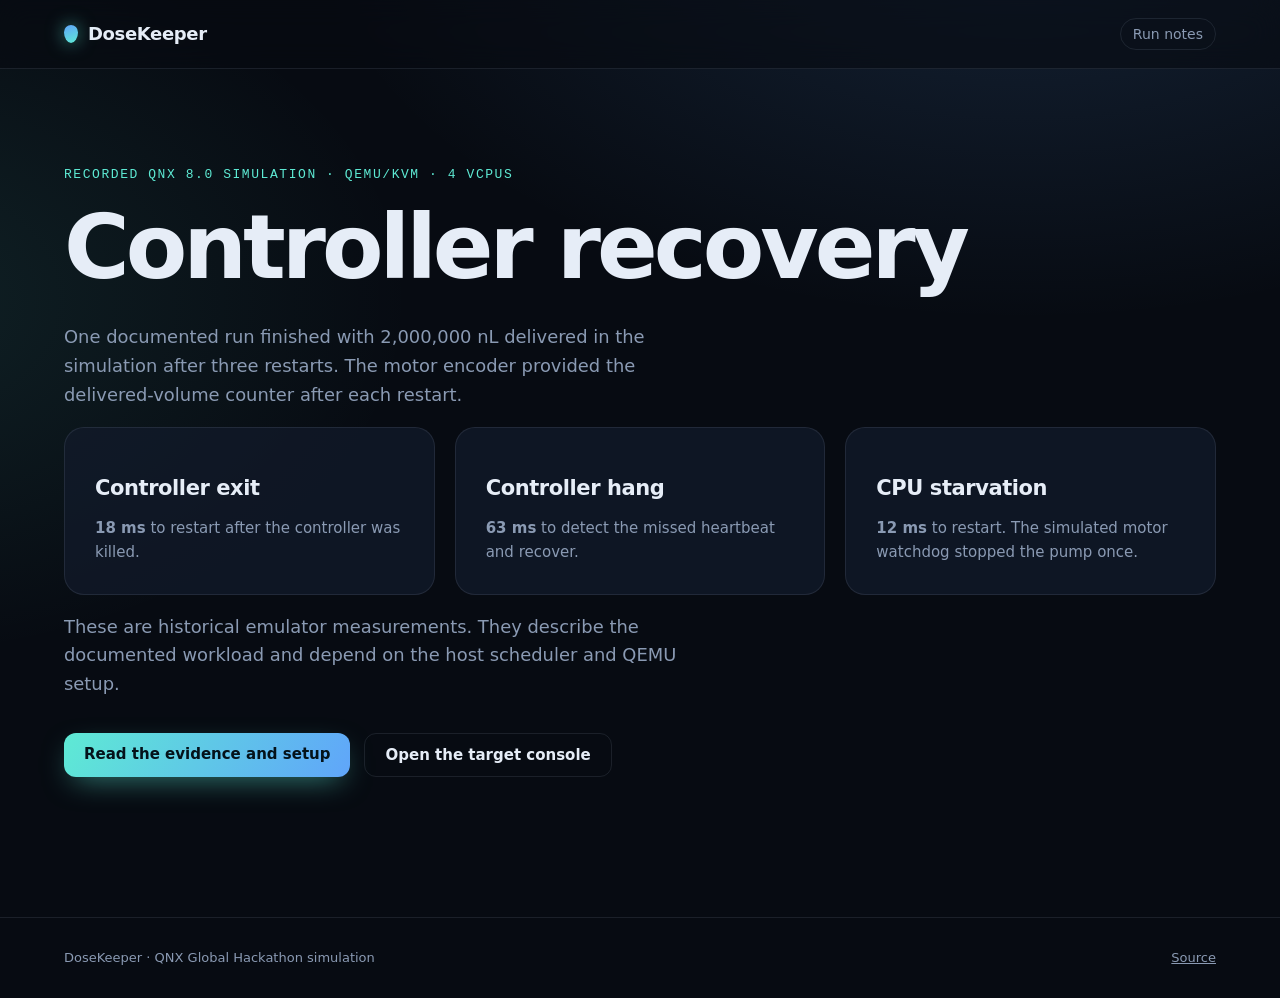
==== web/evidence.html @ 9d248273 "Show recorded QNX recovery results and add host CI" ====
<!doctype html>
<html lang="en">
<head>
<meta charset="utf-8">
<meta name="viewport" content="width=device-width, initial-scale=1">
<title>DoseKeeper QNX run evidence</title>
<meta name="description" content="Recorded recovery results from the DoseKeeper QNX 8.0 simulation.">
<link rel="stylesheet" href="style.css">
</head>
<body>
<header class="nav">
  <a class="brand" href="index.html"><span class="drop" aria-hidden="true"></span>DoseKeeper</a>
  <nav aria-label="Evidence links"><a class="gh" href="https://github.com/himanshu748/dosekeeper/blob/main/docs/run.md#measured-on-qemukvm-4-vcpus">Run notes</a></nav>
</header>
<main>
  <section>
    <p class="eyebrow">Recorded QNX 8.0 simulation · QEMU/KVM · 4 vCPUs</p>
    <h1>Controller recovery</h1>
    <p class="lede">One documented run finished with 2,000,000 nL delivered in the simulation after three restarts. The motor encoder provided the delivered-volume counter after each restart.</p>
    <div class="cards" aria-label="Recorded recovery times">
      <article class="card">
        <h3>Controller exit</h3>
        <p><strong>18 ms</strong> to restart after the controller was killed.</p>
      </article>
      <article class="card">
        <h3>Controller hang</h3>
        <p><strong>63 ms</strong> to detect the missed heartbeat and recover.</p>
      </article>
      <article class="card">
        <h3>CPU starvation</h3>
        <p><strong>12 ms</strong> to restart. The simulated motor watchdog stopped the pump once.</p>
      </article>
    </div>
    <p class="lede">These are historical emulator measurements. They describe the documented workload and depend on the host scheduler and QEMU setup.</p>
    <div class="cta">
      <a class="btn primary" href="https://github.com/himanshu748/dosekeeper/blob/main/docs/run.md">Read the evidence and setup</a>
      <a class="btn ghost" href="index.html#console">Open the target console</a>
    </div>
  </section>
</main>
<footer><span>DoseKeeper · QNX Global Hackathon simulation</span><a href="https://github.com/himanshu748/dosekeeper">Source</a></footer>
</body>
</html>
---- web/style.css ----
:root{--bg:#070b12;--bg2:#0c1320;--panel:rgba(18,27,43,.72);--line:rgba(148,163,184,.14);--text:#e6edf7;--muted:#8a9ab3;
--teal:#5eead4;--blue:#60a5fa;--red:#fb7185;--amber:#fbbf24;--green:#4ade80;--violet:#a78bfa;--r:20px;
--mono:'JetBrains Mono',ui-monospace,monospace;--sans:Inter,system-ui,sans-serif}
*{box-sizing:border-box}
html{scroll-behavior:smooth}
body{margin:0;background:radial-gradient(1200px 700px at 80% -10%,rgba(96,165,250,.16),transparent 60%),radial-gradient(900px 600px at -10% 30%,rgba(94,234,212,.10),transparent 60%),var(--bg);color:var(--text);font:16px/1.6 var(--sans);-webkit-font-smoothing:antialiased;overflow-x:hidden}
.grain{position:fixed;inset:0;pointer-events:none;opacity:.05;background-image:url("data:image/svg+xml,%3Csvg xmlns='http://www.w3.org/2000/svg' width='120' height='120'%3E%3Cfilter id='n'%3E%3CfeTurbulence baseFrequency='.9'/%3E%3C/filter%3E%3Crect width='100%25' height='100%25' filter='url(%23n)'/%3E%3C/svg%3E");z-index:50}
a{color:inherit}
code{font-family:var(--mono);font-size:.85em;background:rgba(94,234,212,.08);color:var(--teal);padding:.1em .4em;border-radius:6px}
.nav{position:sticky;top:0;z-index:40;display:flex;justify-content:space-between;align-items:center;padding:18px clamp(20px,5vw,64px);backdrop-filter:blur(14px);background:rgba(7,11,18,.6);border-bottom:1px solid var(--line)}
.brand{display:flex;gap:10px;align-items:center;font-weight:800;letter-spacing:-.02em;text-decoration:none;font-size:18px}
.drop{width:14px;height:18px;background:linear-gradient(160deg,var(--teal),var(--blue));border-radius:50% 50% 50% 50%/60% 60% 40% 40%;transform:rotate(180deg);box-shadow:0 0 18px rgba(94,234,212,.6)}
.nav nav{display:flex;gap:26px;font-size:14px;color:var(--muted)}
.nav nav a{text-decoration:none;transition:color .2s}.nav nav a:hover{color:var(--text)}
.gh{border:1px solid var(--line);padding:4px 12px;border-radius:99px}
section{padding:96px clamp(20px,5vw,64px);max-width:1360px;margin:0 auto}
h1{font-size:clamp(44px,7vw,92px);line-height:.98;letter-spacing:-.045em;margin:.2em 0 .35em;font-weight:800}
h1 em{font-style:normal;background:linear-gradient(90deg,var(--teal),var(--blue));-webkit-background-clip:text;background-clip:text;color:transparent}
h2{font-size:clamp(30px,4vw,48px);letter-spacing:-.035em;line-height:1.05;margin:0 0 28px;max-width:20ch}
h3{margin:0 0 14px;font-size:14px;font-weight:600;letter-spacing:.08em;text-transform:uppercase;color:var(--muted)}
h3 small{text-transform:none;letter-spacing:0;font-weight:400;opacity:.7;margin-left:6px}
.eyebrow{font-family:var(--mono);font-size:13px;color:var(--teal);letter-spacing:.12em;text-transform:uppercase;margin:0}
.lede{font-size:clamp(17px,1.4vw,20px);color:var(--muted);max-width:58ch}
.hero{display:grid;grid-template-columns:1.25fr 1fr;gap:40px;align-items:center;min-height:calc(100vh - 70px);padding-top:40px}
.cta{display:flex;gap:14px;margin:34px 0 44px;flex-wrap:wrap}
.btn{font:600 15px var(--sans);border:1px solid var(--line);background:rgba(255,255,255,.03);color:var(--text);padding:12px 20px;border-radius:12px;cursor:pointer;text-decoration:none;transition:transform .15s,background .2s,border-color .2s,opacity .2s}
.btn:hover{transform:translateY(-1px);border-color:rgba(148,163,184,.4)}
.btn:disabled{opacity:.35;cursor:not-allowed;transform:none}
.btn.primary{background:linear-gradient(120deg,var(--teal),var(--blue));color:#04121a;border:0;box-shadow:0 10px 30px -10px rgba(94,234,212,.6)}
.btn.ghost{background:transparent}
.hero-stats{display:flex;gap:40px;margin:0}
.hero-stats div{border-left:2px solid var(--line);padding-left:16px}
.hero-stats dt{font:600 26px var(--mono);letter-spacing:-.02em}
.hero-stats dd{margin:0;color:var(--muted);font-size:13px}
.hero-art{position:relative;aspect-ratio:1;max-width:460px;justify-self:center;width:100%}
.ring{width:100%;height:100%;transform:rotate(-90deg)}
.ring .track,.dial .track{fill:none;stroke:rgba(148,163,184,.1);stroke-width:14}
.ring .arc{fill:none;stroke:url(#g1);stroke-width:14;stroke-linecap:round;stroke-dasharray:817;stroke-dashoffset:817;animation:fill 6s cubic-bezier(.6,.1,.2,1) infinite}
.ring .pulse{fill:rgba(94,234,212,.05);stroke:rgba(94,234,212,.25);animation:breathe 3s ease-in-out infinite;transform-origin:160px 160px}
@keyframes fill{0%{stroke-dashoffset:817}70%,100%{stroke-dashoffset:0}}
@keyframes breathe{50%{transform:scale(1.06);opacity:.5}}
.hero-drip{position:absolute;inset:0;display:grid;place-items:center}
.hero-drip span{position:absolute;width:12px;height:16px;background:linear-gradient(var(--teal),var(--blue));border-radius:50% 50% 50% 50%/60% 60% 40% 40%;animation:drip 2.4s infinite ease-in;opacity:0}
.hero-drip span:nth-child(2){animation-delay:.8s}.hero-drip span:nth-child(3){animation-delay:1.6s}
@keyframes drip{0%{transform:translateY(-70px) scale(.6);opacity:0}20%{opacity:1}100%{transform:translateY(70px) scale(1);opacity:0}}
.cards{display:grid;grid-template-columns:repeat(3,1fr);gap:20px}
.card{background:var(--panel);border:1px solid var(--line);border-radius:var(--r);padding:30px;transition:transform .3s,border-color .3s}
.card:hover{transform:translateY(-4px);border-color:rgba(94,234,212,.35)}
.card .num{font:600 13px var(--mono);color:var(--teal)}
.card h3{font-size:21px;text-transform:none;letter-spacing:-.02em;color:var(--text);margin:14px 0 10px}
.card p{color:var(--muted);margin:0;font-size:15px}
.console{max-width:1440px}
.console-head{display:flex;justify-content:space-between;align-items:center;flex-wrap:wrap;gap:12px}
.conn{display:flex;gap:10px;align-items:center;font:500 13px var(--mono);color:var(--muted);border:1px solid var(--line);padding:8px 14px;border-radius:99px}
.conn .dot{width:8px;height:8px;border-radius:50%;background:var(--amber);box-shadow:0 0 12px var(--amber)}
.conn.up .dot{background:var(--green);box-shadow:0 0 12px var(--green)}
.conn.down .dot{background:var(--red);box-shadow:0 0 12px var(--red);animation:blink 1s infinite}
@keyframes blink{50%{opacity:.3}}
.grid{display:grid;grid-template-columns:repeat(12,1fr);gap:18px}
.panel{background:var(--panel);border:1px solid var(--line);border-radius:var(--r);padding:24px;backdrop-filter:blur(10px);position:relative;overflow:hidden}
.rx{grid-column:span 4}.gauge{grid-column:span 4;display:grid;place-items:center;min-height:340px}.faults{grid-column:span 4}
.integrity{grid-column:span 4}.metrics{grid-column:span 8;display:grid;grid-template-columns:repeat(3,1fr);gap:14px;padding:18px}
.chart{grid-column:span 8}.events{grid-column:span 4}
label{display:block;font-size:13px;color:var(--muted);margin-bottom:14px}
label .unit{font-family:var(--mono);opacity:.7}
input{display:block;width:100%;margin-top:6px;font:600 22px var(--mono);color:var(--text);background:rgba(0,0,0,.25);border:1px solid var(--line);border-radius:12px;padding:10px 14px;outline:none;transition:border-color .2s}
input:focus{border-color:var(--teal)}
.row{display:flex;flex-wrap:wrap;gap:8px;margin-top:8px}
.row .btn{padding:10px 14px;font-size:14px}.row .primary{flex:1 1 100%}
.hint{font-size:13px;color:var(--muted);margin:16px 0 0}
.dial{width:100%;max-width:300px;transform:rotate(-90deg)}
.dial .arc,.dial .ideal{fill:none;stroke-width:14;stroke-linecap:round;stroke-dasharray:578;stroke-dashoffset:578;transition:stroke-dashoffset .35s linear,stroke .3s}
.dial .arc{stroke:var(--teal);filter:drop-shadow(0 0 8px rgba(94,234,212,.5))}
.dial .ideal{stroke:rgba(96,165,250,.25);stroke-width:4}
.gauge.alarm .dial .arc{stroke:var(--red)}
.gauge.paused .dial .arc{stroke:var(--amber)}
.dial-center{position:absolute;text-align:center}
.state{font:600 12px var(--mono);letter-spacing:.2em;color:var(--teal);padding:4px 10px;border:1px solid currentColor;border-radius:99px;display:inline-block}
.gauge.alarm .state,.gauge.down .state{color:var(--red)}.gauge.paused .state{color:var(--amber)}.gauge.done .state{color:var(--green)}
.vol{font:600 44px var(--mono);letter-spacing:-.04em;margin:10px 0 0}
.vol small{font-size:15px;color:var(--muted);letter-spacing:0}
.sub{font:13px var(--mono);color:var(--muted)}
.fault{display:flex;flex-direction:column;align-items:flex-start;width:100%;text-align:left;background:rgba(0,0,0,.2);border:1px solid var(--line);color:var(--text);border-radius:14px;padding:12px 16px;margin-bottom:10px;cursor:pointer;font:inherit;transition:transform .15s,border-color .2s,background .2s;position:relative;overflow:hidden}
.fault b{font-size:15px}.fault span{font-size:12px;color:var(--muted);font-family:var(--mono)}
.fault:hover{transform:translateX(3px)}
.fault::before{content:"";position:absolute;left:0;top:0;bottom:0;width:3px;background:var(--c)}
.fault:hover{border-color:var(--c);background:color-mix(in srgb,var(--c) 8%,transparent)}
.fault.danger{--c:var(--red)}.fault.warn{--c:var(--amber)}.fault.rogue{--c:var(--violet)}.fault.ok{--c:var(--green)}
.fault:disabled{opacity:.4;cursor:wait}
.loadbar{position:relative;height:30px;border-radius:10px;background:rgba(0,0,0,.25);border:1px solid var(--line);overflow:hidden;margin-top:4px}
.loadbar span{position:absolute;inset:0 auto 0 0;width:0;background:linear-gradient(90deg,var(--c,var(--green)),transparent);opacity:.5;transition:width .3s linear}
.loadbar em{position:relative;font:12px/30px var(--mono);font-style:normal;padding-left:12px;color:var(--muted)}
.integrity ul{list-style:none;margin:0;padding:0}
.integrity li{display:flex;justify-content:space-between;padding:10px 0;border-bottom:1px dashed var(--line);font-size:14px}
.integrity li:last-child{border:0}
.integrity b{font:600 14px var(--mono);color:var(--green)}
.integrity b.bad{color:var(--red)}.integrity b.warn{color:var(--amber)}
.metric{background:rgba(0,0,0,.18);border:1px solid var(--line);border-radius:14px;padding:14px 16px;display:flex;flex-direction:column}
.metric span{font-size:12px;color:var(--muted)}
.metric b{font:600 26px var(--mono);letter-spacing:-.03em;margin-top:2px}
.metric small{font:12px var(--mono);color:var(--muted)}
.metric.big b{color:var(--teal);font-size:30px}
.metric.flash{animation:flash 1.2s}
@keyframes flash{0%{background:rgba(94,234,212,.3)}100%{background:rgba(0,0,0,.18)}}
.chart-head{display:flex;justify-content:space-between;align-items:center}
.legend{font:12px var(--mono);color:var(--muted);display:flex;align-items:center;gap:6px}
.legend i{width:14px;height:3px;display:inline-block;margin-left:10px;border-radius:2px}
.l-act{background:var(--teal)}.l-ideal{background:rgba(96,165,250,.6)}.l-fault{background:var(--red)}
canvas{width:100%;display:block}
.events ol{list-style:none;margin:0;padding:0;max-height:250px;overflow:auto;font:12.5px/1.5 var(--mono);scrollbar-width:thin}
.events li{display:grid;grid-template-columns:64px 1fr;gap:8px;padding:6px 0;border-bottom:1px solid var(--line);animation:in .4s}
.events li time{color:var(--muted)}
.events li.k-fault_kill,.events li.k-fault_hang,.events li.k-died,.events li.k-hung,.events li.k-motor_lost{color:var(--red)}
.events li.k-restarted,.events li.k-done{color:var(--green)}
.events li.k-hw_trip,.events li.k-deadline_miss{color:var(--amber)}.events li.k-load{color:var(--violet)}
@keyframes in{from{opacity:0;transform:translateX(-6px)}}
.arch-svg{width:100%;height:auto;margin-top:20px}
.arch-svg .node rect{fill:var(--panel);stroke:var(--line);stroke-width:1.5;transition:stroke .3s,fill .3s}
.arch-svg .node.core rect{stroke:rgba(94,234,212,.5)}
.arch-svg .node.dead rect{stroke:var(--red);fill:rgba(251,113,133,.12);animation:blink .5s 4}
.arch-svg .node.hot rect{stroke:var(--violet);fill:rgba(167,139,250,.1)}
.arch-svg text{fill:var(--text);font:600 18px var(--sans);text-anchor:middle}
.arch-svg text.s{fill:var(--muted);font:12px var(--mono)}
.arch-svg .link path{stroke:rgba(94,234,212,.35);stroke-width:2;fill:none;stroke-dasharray:6 6;animation:flow 1s linear infinite}
.arch-svg .lbl text{fill:var(--muted);font:11px var(--mono)}
@keyframes flow{to{stroke-dashoffset:-12}}
footer{display:flex;justify-content:space-between;flex-wrap:wrap;gap:12px;padding:30px clamp(20px,5vw,64px);border-top:1px solid var(--line);color:var(--muted);font-size:13px}
.toast{opacity:0;position:fixed;bottom:24px;left:50%;transform:translate(-50%,120px);background:#111a2b;border:1px solid var(--line);padding:12px 18px;border-radius:12px;font:13px var(--mono);transition:transform .35s cubic-bezier(.2,.9,.3,1.2);z-index:60;max-width:90vw}
.toast.show{opacity:1;transform:translate(-50%,0)}.toast.err{border-color:var(--red);color:var(--red)}
.reveal{opacity:0;transform:translateY(24px);transition:opacity .9s cubic-bezier(.2,.7,.2,1),transform .9s cubic-bezier(.2,.7,.2,1)}
.reveal.in{opacity:1;transform:none}
@media (max-width:1100px){.rx,.gauge,.faults,.integrity{grid-column:span 6}.metrics,.chart,.events{grid-column:span 12}}
@media (max-width:760px){.hero{grid-template-columns:1fr;min-height:auto}.hero-art{max-width:300px;order:-1}.cards{grid-template-columns:1fr}
.grid>*{grid-column:span 12!important}.metrics{grid-template-columns:repeat(2,1fr)}.nav nav a:not(.gh){display:none}.hero-stats{gap:20px}section{padding:64px 20px}}
@media (prefers-reduced-motion:reduce){*{animation:none!important;transition:none!important}.reveal{opacity:1;transform:none}}
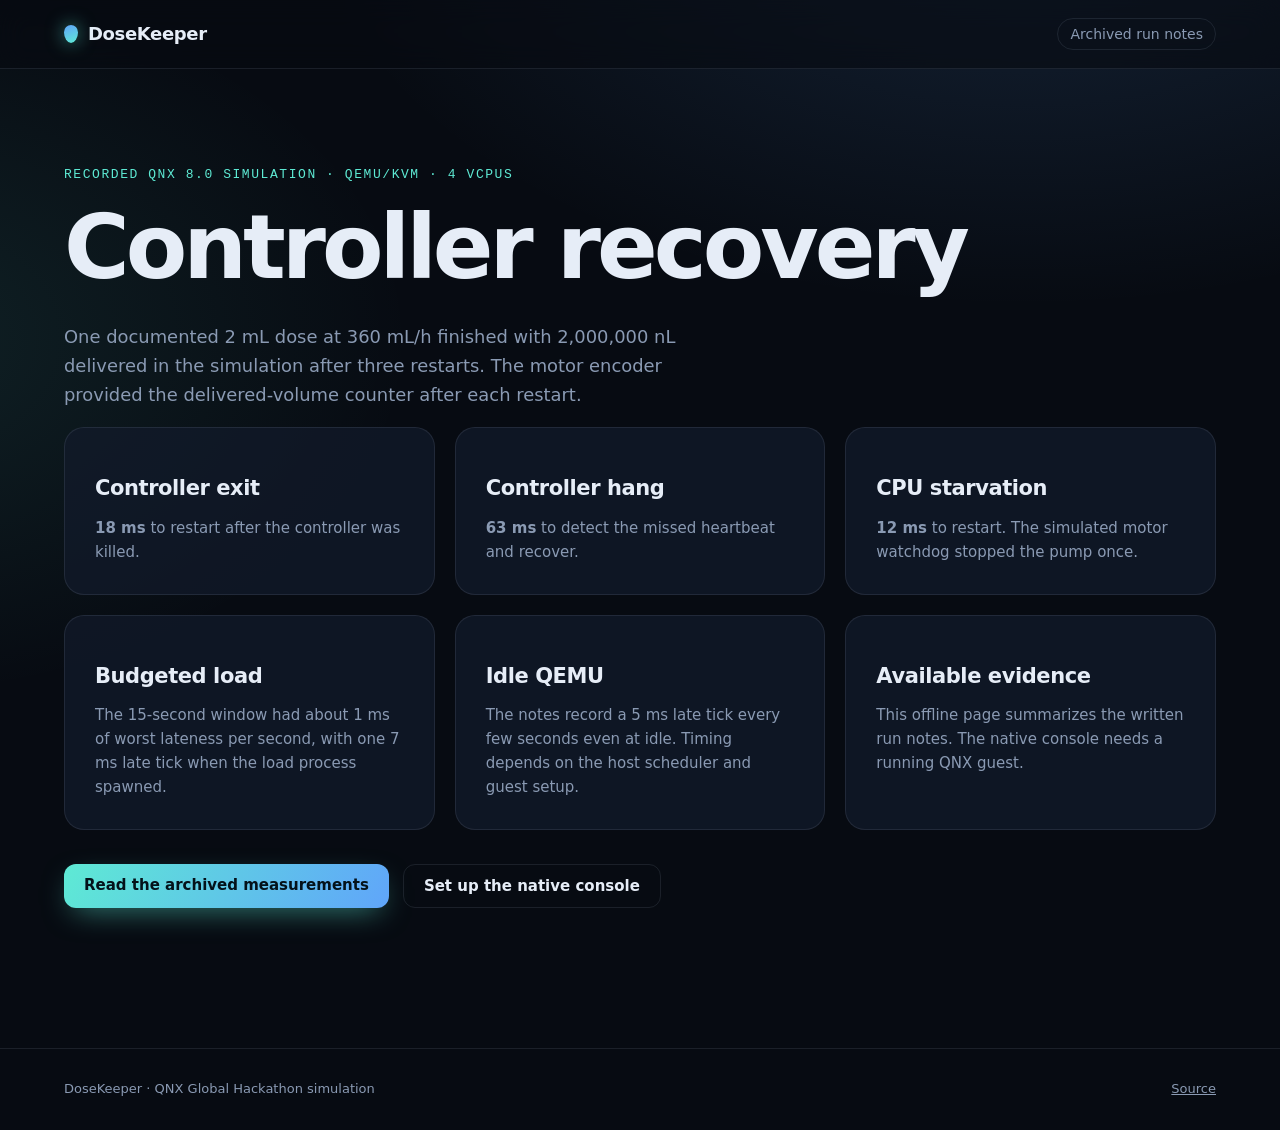
==== commit a8c5b72a: "Make the archived QNX judge path explicit" ====
--- a/web/evidence.html
+++ b/web/evidence.html
@@ -10,14 +10,14 @@
 <body>
 <header class="nav">
   <a class="brand" href="index.html"><span class="drop" aria-hidden="true"></span>DoseKeeper</a>
-  <nav aria-label="Evidence links"><a class="gh" href="https://github.com/himanshu748/dosekeeper/blob/main/docs/run.md#measured-on-qemukvm-4-vcpus">Run notes</a></nav>
+  <nav aria-label="Evidence links"><a class="gh" href="https://github.com/himanshu748/dosekeeper/blob/6206c753a2411ef1b85695964ac710c2a8596dac/docs/run.md#measured-on-qemukvm-4-vcpus">Archived run notes</a></nav>
 </header>
 <main>
   <section>
     <p class="eyebrow">Recorded QNX 8.0 simulation · QEMU/KVM · 4 vCPUs</p>
     <h1>Controller recovery</h1>
-    <p class="lede">One documented run finished with 2,000,000 nL delivered in the simulation after three restarts. The motor encoder provided the delivered-volume counter after each restart.</p>
-    <div class="cards" aria-label="Recorded recovery times">
+    <p class="lede">One documented 2 mL dose at 360 mL/h finished with 2,000,000 nL delivered in the simulation after three restarts. The motor encoder provided the delivered-volume counter after each restart.</p>
+    <div class="cards" aria-label="Recorded timings and evidence scope">
       <article class="card">
         <h3>Controller exit</h3>
         <p><strong>18 ms</strong> to restart after the controller was killed.</p>
@@ -30,11 +30,22 @@
         <h3>CPU starvation</h3>
         <p><strong>12 ms</strong> to restart. The simulated motor watchdog stopped the pump once.</p>
       </article>
+      <article class="card">
+        <h3>Budgeted load</h3>
+        <p>The 15-second window had about 1 ms of worst lateness per second, with one 7 ms late tick when the load process spawned.</p>
+      </article>
+      <article class="card">
+        <h3>Idle QEMU</h3>
+        <p>The notes record a 5 ms late tick every few seconds even at idle. Timing depends on the host scheduler and guest setup.</p>
+      </article>
+      <article class="card">
+        <h3>Available evidence</h3>
+        <p>This offline page summarizes the written run notes. The native console needs a running QNX guest.</p>
+      </article>
     </div>
-    <p class="lede">These are historical emulator measurements. They describe the documented workload and depend on the host scheduler and QEMU setup.</p>
     <div class="cta">
-      <a class="btn primary" href="https://github.com/himanshu748/dosekeeper/blob/main/docs/run.md">Read the evidence and setup</a>
-      <a class="btn ghost" href="index.html#console">Open the target console</a>
+      <a class="btn primary" href="https://github.com/himanshu748/dosekeeper/blob/6206c753a2411ef1b85695964ac710c2a8596dac/docs/run.md#measured-on-qemukvm-4-vcpus">Read the archived measurements</a>
+      <a class="btn ghost" href="https://github.com/himanshu748/dosekeeper/blob/main/docs/run.md">Set up the native console</a>
     </div>
   </section>
 </main>
